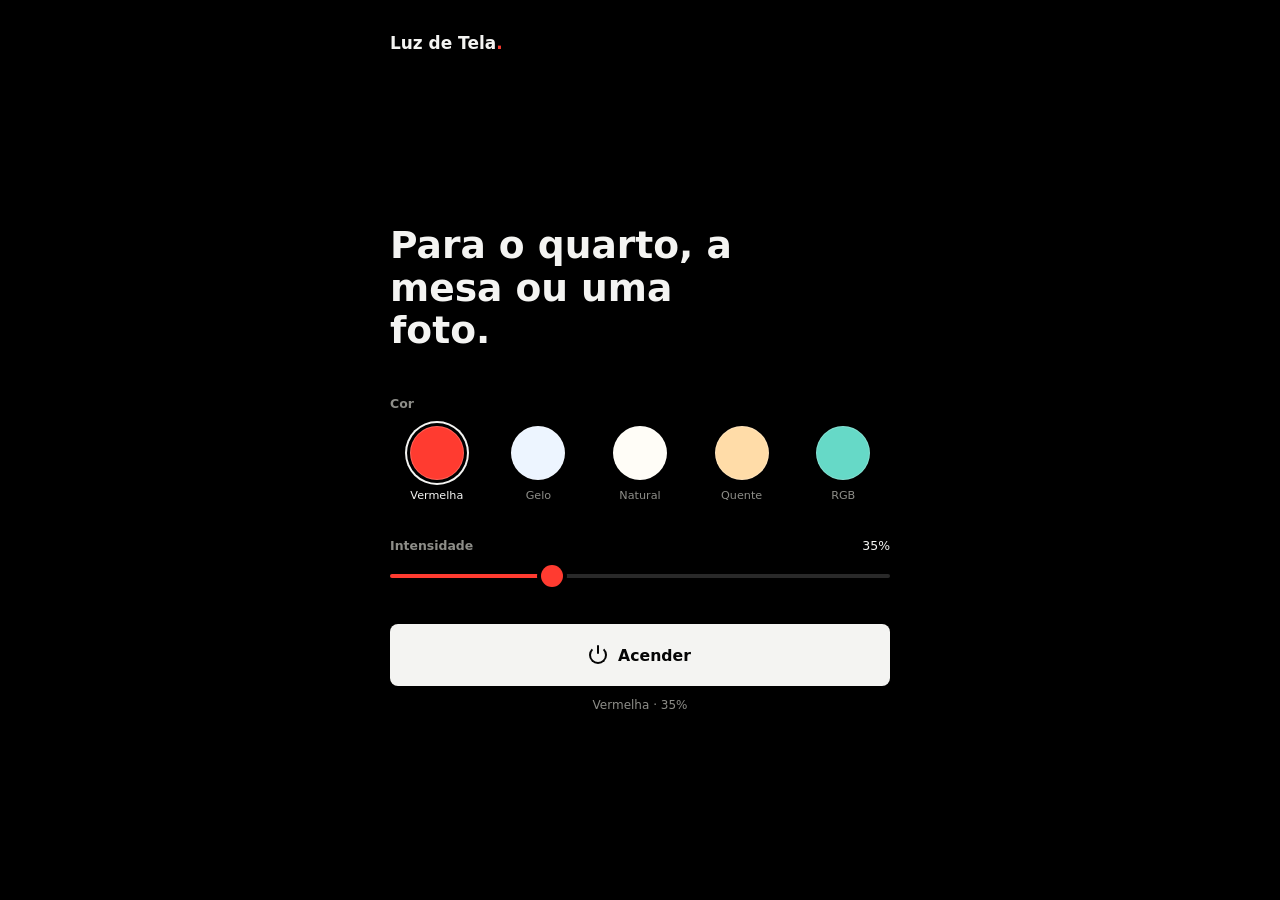
==== index.html @ 15a5dddb "Publica Luz de Tela" ====
<!doctype html>
<html lang="pt-BR">
  <head>
    <meta charset="utf-8" />
    <meta name="viewport" content="width=device-width, initial-scale=1, viewport-fit=cover" />
    <meta
      name="description"
      content="Transforme a tela do celular em uma luz suave para o quarto, a mesa ou uma foto. Escolha entre vermelho, tons de branco e RGB."
    />
    <meta name="theme-color" content="#000000" />
    <meta name="apple-mobile-web-app-capable" content="yes" />
    <meta name="apple-mobile-web-app-status-bar-style" content="black-translucent" />
    <meta name="apple-mobile-web-app-title" content="Luz de Tela" />
    <meta property="og:type" content="website" />
    <meta property="og:locale" content="pt_BR" />
    <meta property="og:title" content="Luz de Tela" />
    <meta
      property="og:description"
      content="Uma luz simples no navegador para usar quando precisar."
    />
    <title>Luz de Tela - luz suave pelo celular</title>
    <link rel="manifest" href="manifest.webmanifest" />
    <link rel="icon" href="icons/icon-192.png" />
    <link rel="apple-touch-icon" href="icons/apple-touch-icon.png" />
    <link rel="stylesheet" href="styles.css" />
  </head>
  <body>
    <div class="app-shell">
      <section class="controls-screen" id="controlsScreen" aria-labelledby="appTitle">
        <header class="topbar">
          <h1 id="appTitle">Luz de Tela<span aria-hidden="true">.</span></h1>
          <button class="install-button" id="installButton" type="button" hidden>
            Instalar
          </button>
        </header>

        <main class="tool">
          <p class="tagline">Para o quarto, a mesa ou uma foto.</p>

          <fieldset class="tone-fieldset">
            <legend>Cor</legend>
            <div class="tone-picker" id="presetGrid">
              <button
                class="tone-option selected"
                type="button"
                data-color="#ff3b30"
                data-name="Vermelha"
                aria-pressed="true"
              >
                <span class="tone-swatch red" aria-hidden="true"></span>
                <span>Vermelha</span>
              </button>
              <button
                class="tone-option"
                type="button"
                data-color="#edf5ff"
                data-name="Branco gelo"
                aria-pressed="false"
              >
                <span class="tone-swatch ice" aria-hidden="true"></span>
                <span>Gelo</span>
              </button>
              <button
                class="tone-option"
                type="button"
                data-color="#fffdf7"
                data-name="Branco natural"
                aria-pressed="false"
              >
                <span class="tone-swatch natural" aria-hidden="true"></span>
                <span>Natural</span>
              </button>
              <button
                class="tone-option"
                type="button"
                data-color="#ffdca8"
                data-name="Branco quente"
                aria-pressed="false"
              >
                <span class="tone-swatch warm" aria-hidden="true"></span>
                <span>Quente</span>
              </button>
              <label class="tone-option custom-tone">
                <input
                  id="customColor"
                  type="color"
                  value="#66d9c7"
                  aria-label="Escolher outra cor"
                />
                <span class="tone-swatch custom-swatch" id="customSwatch" aria-hidden="true"></span>
                <span>RGB</span>
              </label>
            </div>
          </fieldset>

          <div class="intensity-control">
            <label for="intensity">Intensidade</label>
            <output id="intensityValue" for="intensity">35%</output>
            <input
              id="intensity"
              class="range"
              type="range"
              min="5"
              max="100"
              value="35"
              aria-label="Intensidade da luz"
            />
          </div>

          <button class="primary-action" id="turnOn" type="button">
            <span class="power-symbol" aria-hidden="true"></span>
            Acender
          </button>
          <p class="selection-summary" id="selectionSummary" aria-live="polite">
            Vermelha · 35%
          </p>
        </main>
      </section>

      <section
        class="light-stage"
        id="lightStage"
        role="button"
        tabindex="0"
        aria-label="Luz ligada. Toque para apagar."
        aria-hidden="true"
      >
        <span class="tap-hint"><span aria-hidden="true"></span>Toque para apagar</span>
      </section>
    </div>

    <script src="app.js" defer></script>
  </body>
</html>
---- styles.css ----
:root {
  color-scheme: dark;
  --background: #000000;
  --surface: #111111;
  --text: #f4f4f2;
  --muted: #8d8d88;
  --line: #262626;
  --accent: #ff3b30;
  --active-light: rgb(89, 21, 17);
  --stage-ink: #ffffff;
}

* {
  box-sizing: border-box;
}

html,
body {
  min-height: 100%;
}

body {
  margin: 0;
  background: var(--background);
  color: var(--text);
  font-family: ui-rounded, "SF Pro Rounded", "Segoe UI", system-ui, -apple-system, sans-serif;
  letter-spacing: 0;
}

button,
input {
  font: inherit;
}

button,
label {
  -webkit-tap-highlight-color: transparent;
}

.app-shell,
.controls-screen {
  min-height: 100vh;
  min-height: 100svh;
}

.controls-screen {
  width: min(100%, 560px);
  margin: 0 auto;
  display: flex;
  flex-direction: column;
  padding: max(22px, env(safe-area-inset-top)) max(20px, env(safe-area-inset-right))
    max(24px, env(safe-area-inset-bottom)) max(20px, env(safe-area-inset-left));
}

.topbar {
  min-height: 42px;
  display: flex;
  align-items: center;
  justify-content: space-between;
  gap: 20px;
}

h1 {
  margin: 0;
  font-size: 1.06rem;
  font-weight: 680;
  line-height: 1;
}

h1 span {
  color: var(--accent);
}

.install-button {
  min-height: 36px;
  border: 1px solid var(--line);
  border-radius: 7px;
  padding: 0 12px;
  color: var(--text);
  background: transparent;
  cursor: pointer;
  font-size: 0.82rem;
  font-weight: 650;
}

.tool {
  flex: 1;
  display: flex;
  flex-direction: column;
  justify-content: center;
  padding: 42px 0 26px;
}

.tagline {
  max-width: 370px;
  margin: 0 0 44px;
  color: var(--text);
  font-size: clamp(1.65rem, 7vw, 2.35rem);
  font-weight: 560;
  line-height: 1.14;
}

.tone-fieldset {
  min-width: 0;
  margin: 0;
  padding: 0;
  border: 0;
}

.tone-fieldset legend,
.intensity-control label {
  margin: 0 0 15px;
  padding: 0;
  color: var(--muted);
  font-size: 0.78rem;
  font-weight: 650;
}

.tone-picker {
  display: grid;
  grid-template-columns: repeat(5, minmax(0, 1fr));
  gap: 8px;
}

.tone-option {
  position: relative;
  min-width: 0;
  min-height: 78px;
  display: flex;
  flex-direction: column;
  align-items: center;
  justify-content: flex-start;
  gap: 10px;
  border: 0;
  padding: 0;
  color: var(--muted);
  background: transparent;
  cursor: pointer;
  font-size: 0.7rem;
  line-height: 1;
  white-space: nowrap;
}

.tone-swatch {
  width: 48px;
  height: 48px;
  display: block;
  border: 1px solid rgba(255, 255, 255, 0.2);
  border-radius: 50%;
  transition: transform 160ms ease, box-shadow 160ms ease;
}

.tone-option:hover .tone-swatch {
  transform: translateY(-2px);
}

.tone-option.selected,
.custom-tone.selected {
  color: var(--text);
}

.tone-option.selected .tone-swatch,
.custom-tone.selected .tone-swatch {
  box-shadow: 0 0 0 3px var(--background), 0 0 0 5px var(--text);
}

.red {
  background: #ff3b30;
}

.ice {
  background: #edf5ff;
}

.natural {
  background: #fffdf7;
}

.warm {
  background: #ffdca8;
}

.custom-swatch {
  background: #66d9c7;
}

.custom-tone input {
  position: absolute;
  width: 48px;
  height: 48px;
  inset: 0 auto auto 50%;
  transform: translateX(-50%);
  opacity: 0;
  cursor: pointer;
}

.intensity-control {
  position: relative;
  display: grid;
  grid-template-columns: 1fr auto;
  align-items: center;
  margin-top: 34px;
}

.intensity-control label {
  margin: 0;
}

.intensity-control output {
  min-width: 44px;
  color: var(--text);
  font-size: 0.78rem;
  font-variant-numeric: tabular-nums;
  text-align: right;
}

.range {
  grid-column: 1 / -1;
  width: 100%;
  height: 28px;
  margin: 9px 0 0;
  appearance: none;
  background: transparent;
  cursor: pointer;
}

.range::-webkit-slider-runnable-track {
  height: 4px;
  border-radius: 2px;
  background: linear-gradient(
    90deg,
    var(--accent) var(--range-progress, 35%),
    #292929 var(--range-progress, 35%)
  );
}

.range::-moz-range-track {
  height: 4px;
  border-radius: 2px;
  background: #292929;
}

.range::-moz-range-progress {
  height: 4px;
  border-radius: 2px;
  background: var(--accent);
}

.range::-webkit-slider-thumb {
  width: 22px;
  height: 22px;
  margin-top: -9px;
  appearance: none;
  border: 0;
  border-radius: 50%;
  background: var(--accent);
  box-shadow: 0 0 0 4px var(--background);
}

.range::-moz-range-thumb {
  width: 22px;
  height: 22px;
  border: 0;
  border-radius: 50%;
  background: var(--accent);
  box-shadow: 0 0 0 4px var(--background);
}

.primary-action {
  width: 100%;
  min-height: 62px;
  display: flex;
  align-items: center;
  justify-content: center;
  gap: 11px;
  margin-top: 34px;
  border: 0;
  border-radius: 8px;
  color: #050505;
  background: #f4f4f2;
  cursor: pointer;
  font-size: 0.98rem;
  font-weight: 720;
}

.primary-action:active {
  transform: translateY(1px);
}

.power-symbol {
  position: relative;
  width: 18px;
  height: 18px;
  display: inline-block;
  border: 2px solid currentColor;
  border-top-color: transparent;
  border-radius: 50%;
}

.power-symbol::before {
  content: "";
  position: absolute;
  width: 2px;
  height: 9px;
  left: 6px;
  top: -3px;
  border-radius: 2px;
  background: currentColor;
}

.selection-summary {
  min-height: 18px;
  margin: 12px 0 0;
  color: var(--muted);
  font-size: 0.75rem;
  text-align: center;
}

.tone-option:focus-visible .tone-swatch,
.install-button:focus-visible,
.primary-action:focus-visible,
.range:focus-visible,
.light-stage:focus-visible {
  outline: 2px solid #ffffff;
  outline-offset: 4px;
}

.light-stage {
  position: fixed;
  inset: 0;
  z-index: 10;
  display: none;
  align-items: flex-end;
  justify-content: center;
  padding: 24px 20px max(28px, env(safe-area-inset-bottom));
  background: var(--active-light);
  cursor: pointer;
  user-select: none;
}

.light-stage.active {
  display: flex;
}

.tap-hint {
  display: flex;
  align-items: center;
  gap: 8px;
  color: var(--stage-ink);
  font-size: 0.74rem;
  font-weight: 650;
  opacity: 0;
  animation: hint-fade 2.5s ease forwards;
}

.tap-hint > span {
  width: 7px;
  height: 7px;
  border: 1px solid currentColor;
  border-radius: 50%;
}

@keyframes hint-fade {
  0%,
  20% {
    opacity: 0.7;
  }

  100% {
    opacity: 0;
  }
}

@media (min-width: 700px) {
  .controls-screen {
    padding-left: 30px;
    padding-right: 30px;
  }

  .tool {
    padding-top: 70px;
    padding-bottom: 70px;
  }

  .tone-swatch,
  .custom-tone input {
    width: 54px;
    height: 54px;
  }
}

@media (max-height: 670px) {
  .tool {
    justify-content: flex-start;
    padding-top: 26px;
  }

  .tagline {
    margin-bottom: 30px;
  }

  .intensity-control,
  .primary-action {
    margin-top: 24px;
  }
}

@media (prefers-reduced-motion: reduce) {
  *,
  *::before,
  *::after {
    animation-duration: 0.001ms !important;
    animation-iteration-count: 1 !important;
    scroll-behavior: auto !important;
  }
}
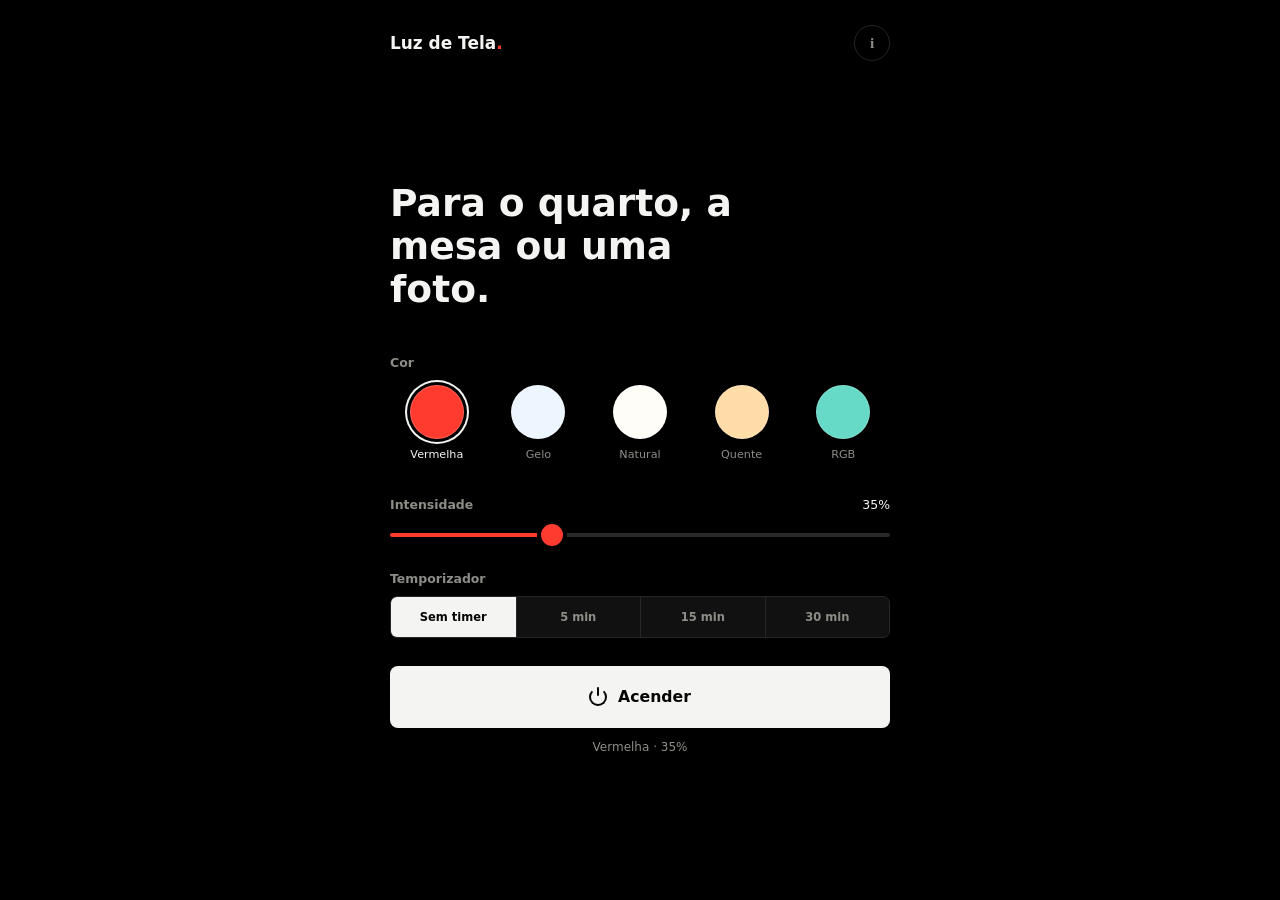
==== commit d1511a78: "Adiciona temporizador e pagina Sobre" ====
--- a/index.html
+++ b/index.html
@@ -5,33 +5,95 @@
     <meta name="viewport" content="width=device-width, initial-scale=1, viewport-fit=cover" />
     <meta
       name="description"
-      content="Transforme a tela do celular em uma luz suave para o quarto, a mesa ou uma foto. Escolha entre vermelho, tons de branco e RGB."
-    />
+      content="Use a tela do celular como luz: escolha tela branca, luz vermelha, tons quentes ou qualquer cor RGB e ajuste a intensidade. Grátis e sem cadastro."
+    />
+    <meta name="robots" content="index, follow" />
     <meta name="theme-color" content="#000000" />
     <meta name="apple-mobile-web-app-capable" content="yes" />
     <meta name="apple-mobile-web-app-status-bar-style" content="black-translucent" />
     <meta name="apple-mobile-web-app-title" content="Luz de Tela" />
+    <link rel="canonical" href="https://generosorafa.github.io/luz-de-tela/" />
     <meta property="og:type" content="website" />
     <meta property="og:locale" content="pt_BR" />
-    <meta property="og:title" content="Luz de Tela" />
+    <meta property="og:site_name" content="Luz de Tela" />
+    <meta property="og:url" content="https://generosorafa.github.io/luz-de-tela/" />
+    <meta property="og:title" content="Luz de Tela: tela branca, vermelha e RGB" />
     <meta
       property="og:description"
-      content="Uma luz simples no navegador para usar quando precisar."
-    />
-    <title>Luz de Tela - luz suave pelo celular</title>
-    <link rel="manifest" href="manifest.webmanifest" />
+      content="Use a tela do celular para iluminar com branco, vermelho, tons quentes ou qualquer cor RGB."
+    />
+    <meta
+      property="og:image"
+      content="https://generosorafa.github.io/luz-de-tela/og.png"
+    />
+    <meta property="og:image:width" content="1536" />
+    <meta property="og:image:height" content="1024" />
+    <meta
+      property="og:image:alt"
+      content="Luz de Tela. Uma luz simples, quando precisar."
+    />
+    <meta name="twitter:card" content="summary_large_image" />
+    <meta name="twitter:title" content="Luz de Tela: tela branca, vermelha e RGB" />
+    <meta
+      name="twitter:description"
+      content="Use a tela do celular para iluminar com branco, vermelho, tons quentes ou qualquer cor RGB."
+    />
+    <meta
+      name="twitter:image"
+      content="https://generosorafa.github.io/luz-de-tela/og.png"
+    />
+    <title>Luz de Tela: tela branca, vermelha e RGB para iluminar</title>
+    <link rel="manifest" href="manifest.webmanifest?v=5" />
+    <link rel="sitemap" type="application/xml" href="sitemap.xml" />
     <link rel="icon" href="icons/icon-192.png" />
     <link rel="apple-touch-icon" href="icons/apple-touch-icon.png" />
-    <link rel="stylesheet" href="styles.css" />
+    <link rel="stylesheet" href="styles.css?v=5" />
+    <script type="application/ld+json">
+      {
+        "@context": "https://schema.org",
+        "@type": "WebApplication",
+        "name": "Luz de Tela",
+        "alternateName": "Luz de tela para celular",
+        "url": "https://generosorafa.github.io/luz-de-tela/",
+        "description": "Transforme a tela do celular em uma luz branca, vermelha ou RGB com intensidade ajustável.",
+        "applicationCategory": "UtilitiesApplication",
+        "operatingSystem": "Any",
+        "browserRequirements": "Requires JavaScript",
+        "inLanguage": "pt-BR",
+        "isAccessibleForFree": true,
+        "featureList": [
+          "Tela branca em tons gelo, natural e quente",
+          "Luz vermelha",
+          "Seletor de cores RGB",
+          "Intensidade ajustável",
+          "Temporizador de desligamento"
+        ],
+        "offers": {
+          "@type": "Offer",
+          "price": "0",
+          "priceCurrency": "BRL"
+        }
+      }
+    </script>
   </head>
   <body>
     <div class="app-shell">
       <section class="controls-screen" id="controlsScreen" aria-labelledby="appTitle">
         <header class="topbar">
           <h1 id="appTitle">Luz de Tela<span aria-hidden="true">.</span></h1>
-          <button class="install-button" id="installButton" type="button" hidden>
-            Instalar
-          </button>
+          <div class="topbar-actions">
+            <a
+              class="about-link"
+              href="sobre/"
+              aria-label="Sobre o Luz de Tela"
+              title="Sobre"
+            >
+              <span aria-hidden="true">i</span>
+            </a>
+            <button class="install-button" id="installButton" type="button" hidden>
+              Instalar
+            </button>
+          </div>
         </header>
 
         <main class="tool">
@@ -107,6 +169,29 @@
             />
           </div>
 
+          <fieldset class="timer-fieldset">
+            <legend>Temporizador</legend>
+            <div class="timer-options" id="timerOptions">
+              <button
+                class="timer-option selected"
+                type="button"
+                data-minutes="0"
+                aria-pressed="true"
+              >
+                Sem timer
+              </button>
+              <button class="timer-option" type="button" data-minutes="5" aria-pressed="false">
+                5 min
+              </button>
+              <button class="timer-option" type="button" data-minutes="15" aria-pressed="false">
+                15 min
+              </button>
+              <button class="timer-option" type="button" data-minutes="30" aria-pressed="false">
+                30 min
+              </button>
+            </div>
+          </fieldset>
+
           <button class="primary-action" id="turnOn" type="button">
             <span class="power-symbol" aria-hidden="true"></span>
             Acender
@@ -114,8 +199,22 @@
           <p class="selection-summary" id="selectionSummary" aria-live="polite">
             Vermelha · 35%
           </p>
+          <p class="sr-only" id="timerStatus" aria-live="assertive"></p>
         </main>
       </section>
+
+      <dialog class="install-dialog" id="installDialog" aria-labelledby="installTitle">
+        <div class="install-dialog-content">
+          <div class="install-dialog-header">
+            <h2 id="installTitle">Instalar Luz de Tela</h2>
+            <button class="install-close" id="installClose" type="button" aria-label="Fechar">
+              ×
+            </button>
+          </div>
+          <p>No Safari, toque em Compartilhar e depois em Adicionar à Tela de Início.</p>
+          <button class="dialog-action" id="installDone" type="button">Entendi</button>
+        </div>
+      </dialog>
 
       <section
         class="light-stage"
@@ -125,10 +224,17 @@
         aria-label="Luz ligada. Toque para apagar."
         aria-hidden="true"
       >
-        <span class="tap-hint"><span aria-hidden="true"></span>Toque para apagar</span>
+        <div class="stage-feedback" id="stageFeedback" aria-live="polite">
+          <strong id="stageIntensity">35%</strong>
+          <span>Intensidade</span>
+        </div>
+        <span class="tap-hint">
+          <span class="stage-timer" id="stageTimer" hidden></span>
+          <span aria-hidden="true"></span>Deslize para ajustar · toque para apagar
+        </span>
       </section>
     </div>
 
-    <script src="app.js" defer></script>
+    <script src="app.js?v=5" defer></script>
   </body>
 </html>
--- a/styles.css
+++ b/styles.css
@@ -28,7 +28,8 @@
 }
 
 button,
-input {
+input,
+dialog {
   font: inherit;
 }
 
@@ -58,6 +59,12 @@
   align-items: center;
   justify-content: space-between;
   gap: 20px;
+}
+
+.topbar-actions {
+  display: flex;
+  align-items: center;
+  gap: 8px;
 }
 
 h1 {
@@ -81,6 +88,88 @@
   cursor: pointer;
   font-size: 0.82rem;
   font-weight: 650;
+}
+
+.about-link,
+.back-link {
+  width: 36px;
+  height: 36px;
+  flex: 0 0 auto;
+  display: inline-flex;
+  align-items: center;
+  justify-content: center;
+  border: 1px solid var(--line);
+  border-radius: 50%;
+  color: var(--muted);
+  text-decoration: none;
+}
+
+.about-link span {
+  font-family: Georgia, serif;
+  font-size: 0.95rem;
+  font-weight: 700;
+  line-height: 1;
+}
+
+.install-dialog {
+  width: min(calc(100% - 32px), 420px);
+  margin: auto auto max(16px, env(safe-area-inset-bottom));
+  border: 1px solid var(--line);
+  border-radius: 8px;
+  padding: 0;
+  color: var(--text);
+  background: var(--surface);
+}
+
+.install-dialog::backdrop {
+  background: rgba(0, 0, 0, 0.76);
+}
+
+.install-dialog-content {
+  padding: 20px;
+}
+
+.install-dialog-header {
+  display: flex;
+  align-items: center;
+  justify-content: space-between;
+  gap: 20px;
+}
+
+.install-dialog h2 {
+  margin: 0;
+  font-size: 1rem;
+}
+
+.install-dialog p {
+  margin: 18px 0;
+  color: #b7b7b2;
+  font-size: 0.9rem;
+  line-height: 1.5;
+}
+
+.install-close {
+  width: 36px;
+  height: 36px;
+  flex: 0 0 auto;
+  border: 0;
+  border-radius: 50%;
+  color: var(--muted);
+  background: transparent;
+  cursor: pointer;
+  font-size: 1.45rem;
+  line-height: 1;
+}
+
+.dialog-action {
+  width: 100%;
+  min-height: 48px;
+  border: 0;
+  border-radius: 8px;
+  color: #050505;
+  background: var(--text);
+  cursor: pointer;
+  font-weight: 720;
 }
 
 .tool {
@@ -200,6 +289,57 @@
   grid-template-columns: 1fr auto;
   align-items: center;
   margin-top: 34px;
+}
+
+.timer-fieldset {
+  min-width: 0;
+  margin: 22px 0 0;
+  padding: 0;
+  border: 0;
+}
+
+.timer-fieldset legend {
+  margin: 0 0 10px;
+  padding: 0;
+  color: var(--muted);
+  font-size: 0.78rem;
+  font-weight: 650;
+}
+
+.timer-options {
+  display: grid;
+  grid-template-columns: repeat(4, minmax(0, 1fr));
+  overflow: hidden;
+  border: 1px solid var(--line);
+  border-radius: 7px;
+  background: var(--surface);
+}
+
+.timer-option {
+  min-width: 0;
+  min-height: 40px;
+  border: 0;
+  border-left: 1px solid var(--line);
+  padding: 0 8px;
+  color: var(--muted);
+  background: transparent;
+  cursor: pointer;
+  font-size: 0.72rem;
+  font-weight: 650;
+  white-space: nowrap;
+}
+
+.timer-option:first-child {
+  border-left: 0;
+}
+
+.timer-option.selected {
+  color: #050505;
+  background: var(--text);
+}
+
+.timer-options .timer-option:focus-visible {
+  outline-offset: -3px;
 }
 
 .intensity-control label {
@@ -273,7 +413,7 @@
   align-items: center;
   justify-content: center;
   gap: 11px;
-  margin-top: 34px;
+  margin-top: 28px;
   border: 0;
   border-radius: 8px;
   color: #050505;
@@ -317,12 +457,30 @@
 }
 
 .tone-option:focus-visible .tone-swatch,
+.about-link:focus-visible,
+.back-link:focus-visible,
+.brand-link:focus-visible,
+.about-primary:focus-visible,
+.about-footer a:focus-visible,
+.timer-option:focus-visible,
 .install-button:focus-visible,
+.install-close:focus-visible,
+.dialog-action:focus-visible,
 .primary-action:focus-visible,
 .range:focus-visible,
 .light-stage:focus-visible {
   outline: 2px solid #ffffff;
   outline-offset: 4px;
+}
+
+.sr-only {
+  position: absolute;
+  width: 1px;
+  height: 1px;
+  overflow: hidden;
+  clip: rect(0, 0, 0, 0);
+  clip-path: inset(50%);
+  white-space: nowrap;
 }
 
 .light-stage {
@@ -335,11 +493,40 @@
   padding: 24px 20px max(28px, env(safe-area-inset-bottom));
   background: var(--active-light);
   cursor: pointer;
+  touch-action: none;
   user-select: none;
 }
 
 .light-stage.active {
   display: flex;
+}
+
+.stage-feedback {
+  position: absolute;
+  inset: 50% auto auto 50%;
+  display: grid;
+  gap: 2px;
+  transform: translate(-50%, -50%);
+  color: var(--stage-ink);
+  opacity: 0;
+  pointer-events: none;
+  text-align: center;
+  transition: opacity 140ms ease;
+}
+
+.stage-feedback.visible {
+  opacity: 0.72;
+}
+
+.stage-feedback strong {
+  font-size: 1.85rem;
+  font-variant-numeric: tabular-nums;
+  line-height: 1;
+}
+
+.stage-feedback span {
+  font-size: 0.7rem;
+  font-weight: 650;
 }
 
 .tap-hint {
@@ -349,15 +536,161 @@
   color: var(--stage-ink);
   font-size: 0.74rem;
   font-weight: 650;
+  text-align: center;
   opacity: 0;
   animation: hint-fade 2.5s ease forwards;
 }
 
-.tap-hint > span {
+.tap-hint > span[aria-hidden="true"] {
   width: 7px;
   height: 7px;
+  flex: 0 0 auto;
   border: 1px solid currentColor;
   border-radius: 50%;
+}
+
+.stage-timer {
+  padding-right: 2px;
+  font-variant-numeric: tabular-nums;
+}
+
+.about-page {
+  min-height: 100%;
+  background: #000000;
+}
+
+.about-shell {
+  width: min(100%, 780px);
+  min-height: 100vh;
+  min-height: 100svh;
+  margin: 0 auto;
+  padding: max(22px, env(safe-area-inset-top)) max(22px, env(safe-area-inset-right))
+    max(28px, env(safe-area-inset-bottom)) max(22px, env(safe-area-inset-left));
+}
+
+.about-topbar {
+  min-height: 42px;
+  display: flex;
+  align-items: center;
+  gap: 14px;
+}
+
+.back-link {
+  color: var(--text);
+  font-size: 1.1rem;
+}
+
+.brand-link {
+  color: var(--text);
+  font-size: 0.95rem;
+  font-weight: 680;
+  text-decoration: none;
+}
+
+.brand-link span,
+.about-intro h1 span {
+  color: #ff3b30;
+}
+
+.about-main {
+  padding-top: 52px;
+}
+
+.about-intro {
+  padding: 0 0 68px;
+}
+
+.about-icon {
+  width: 72px;
+  height: 72px;
+  display: block;
+  margin-bottom: 28px;
+  border-radius: 8px;
+}
+
+.about-intro h1 {
+  max-width: 620px;
+  margin: 0;
+  font-size: 3rem;
+  font-weight: 650;
+  line-height: 1.02;
+}
+
+.about-intro > p {
+  max-width: 610px;
+  margin: 24px 0 0;
+  color: #b7b7b2;
+  font-size: 1.16rem;
+  line-height: 1.6;
+}
+
+.about-primary {
+  min-height: 48px;
+  display: inline-flex;
+  align-items: center;
+  gap: 10px;
+  margin-top: 32px;
+  border-radius: 8px;
+  padding: 0 18px;
+  color: #050505;
+  background: var(--text);
+  font-size: 0.88rem;
+  font-weight: 720;
+  text-decoration: none;
+}
+
+.about-section {
+  display: grid;
+  grid-template-columns: 170px minmax(0, 1fr);
+  gap: 46px;
+  padding: 44px 0;
+  border-top: 1px solid var(--line);
+}
+
+.about-section h2 {
+  margin: 0;
+  color: var(--text);
+  font-size: 0.9rem;
+  font-weight: 680;
+  line-height: 1.35;
+}
+
+.about-section p,
+.about-list {
+  margin: 0;
+  color: #b7b7b2;
+  font-size: 1rem;
+  line-height: 1.7;
+}
+
+.about-section p + p {
+  margin-top: 16px;
+}
+
+.about-list {
+  display: grid;
+  gap: 12px;
+  padding-left: 20px;
+}
+
+.about-footer {
+  display: flex;
+  align-items: center;
+  justify-content: space-between;
+  gap: 24px;
+  padding: 42px 0 18px;
+  border-top: 1px solid var(--line);
+  color: var(--muted);
+  font-size: 0.8rem;
+}
+
+.about-footer p {
+  margin: 0;
+}
+
+.about-footer a {
+  color: var(--text);
+  text-underline-offset: 3px;
 }
 
 @keyframes hint-fade {
@@ -387,6 +720,10 @@
     width: 54px;
     height: 54px;
   }
+
+  .install-dialog {
+    margin: auto;
+  }
 }
 
 @media (max-height: 670px) {
@@ -399,9 +736,46 @@
     margin-bottom: 30px;
   }
 
-  .intensity-control,
+  .intensity-control {
+    margin-top: 24px;
+  }
+
+  .timer-fieldset {
+    margin-top: 18px;
+  }
+
   .primary-action {
-    margin-top: 24px;
+    margin-top: 22px;
+  }
+}
+
+@media (max-width: 620px) {
+  .about-main {
+    padding-top: 42px;
+  }
+
+  .about-intro {
+    padding-bottom: 54px;
+  }
+
+  .about-intro h1 {
+    font-size: 2.35rem;
+  }
+
+  .about-intro > p {
+    font-size: 1rem;
+  }
+
+  .about-section {
+    grid-template-columns: 1fr;
+    gap: 18px;
+    padding: 34px 0;
+  }
+
+  .about-footer {
+    align-items: flex-start;
+    flex-direction: column;
+    gap: 12px;
   }
 }
 
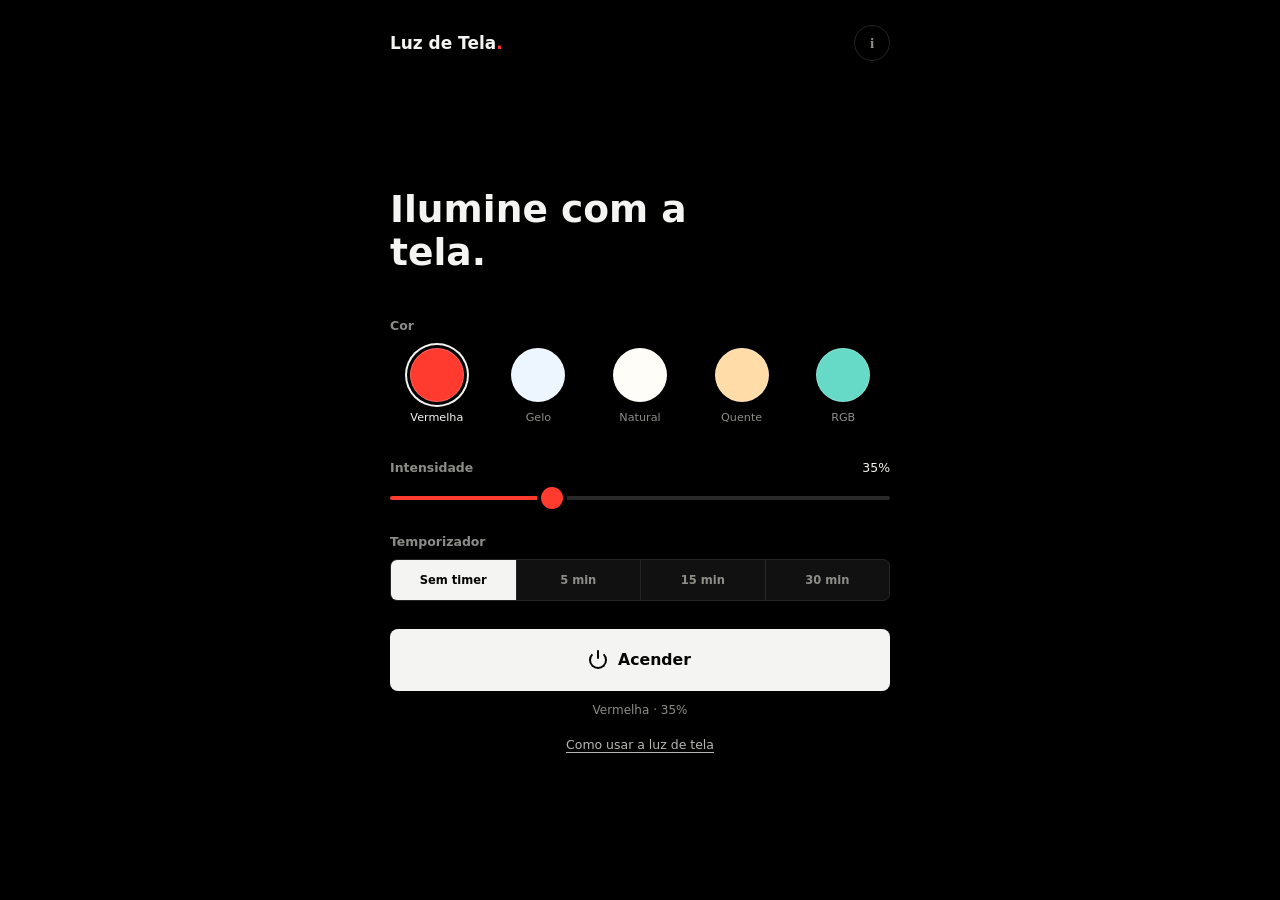
==== commit 07606600: "Adiciona guia pratico para descoberta em buscas" ====
--- a/index.html
+++ b/index.html
@@ -5,7 +5,7 @@
     <meta name="viewport" content="width=device-width, initial-scale=1, viewport-fit=cover" />
     <meta
       name="description"
-      content="Use a tela do celular como luz: escolha tela branca, luz vermelha, tons quentes ou qualquer cor RGB e ajuste a intensidade. Grátis e sem cadastro."
+      content="Use a tela do celular para iluminar fotos, chamadas ou o quarto. Escolha tela branca, luz vermelha ou RGB e ajuste a intensidade. Grátis e sem cadastro."
     />
     <meta name="robots" content="index, follow" />
     <meta name="theme-color" content="#000000" />
@@ -43,11 +43,11 @@
       content="https://generosorafa.github.io/luz-de-tela/og.png"
     />
     <title>Luz de Tela: tela branca, vermelha e RGB para iluminar</title>
-    <link rel="manifest" href="manifest.webmanifest?v=5" />
+    <link rel="manifest" href="manifest.webmanifest?v=6" />
     <link rel="sitemap" type="application/xml" href="sitemap.xml" />
     <link rel="icon" href="icons/icon-192.png" />
     <link rel="apple-touch-icon" href="icons/apple-touch-icon.png" />
-    <link rel="stylesheet" href="styles.css?v=5" />
+    <link rel="stylesheet" href="styles.css?v=7" />
     <script type="application/ld+json">
       {
         "@context": "https://schema.org",
@@ -97,7 +97,7 @@
         </header>
 
         <main class="tool">
-          <p class="tagline">Para o quarto, a mesa ou uma foto.</p>
+          <p class="tagline">Ilumine com a tela.</p>
 
           <fieldset class="tone-fieldset">
             <legend>Cor</legend>
@@ -199,6 +199,7 @@
           <p class="selection-summary" id="selectionSummary" aria-live="polite">
             Vermelha · 35%
           </p>
+          <a class="guide-link" href="guia/">Como usar a luz de tela</a>
           <p class="sr-only" id="timerStatus" aria-live="assertive"></p>
         </main>
       </section>
@@ -235,6 +236,6 @@
       </section>
     </div>
 
-    <script src="app.js?v=5" defer></script>
+    <script src="app.js?v=6" defer></script>
   </body>
 </html>
--- a/styles.css
+++ b/styles.css
@@ -456,12 +456,23 @@
   text-align: center;
 }
 
+.guide-link {
+  align-self: center;
+  margin-top: 16px;
+  color: #b7b7b2;
+  font-size: 0.78rem;
+  text-decoration: underline;
+  text-underline-offset: 3px;
+}
+
 .tone-option:focus-visible .tone-swatch,
 .about-link:focus-visible,
 .back-link:focus-visible,
 .brand-link:focus-visible,
 .about-primary:focus-visible,
 .about-footer a:focus-visible,
+.guide-link:focus-visible,
+.about-section a:focus-visible,
 .timer-option:focus-visible,
 .install-button:focus-visible,
 .install-close:focus-visible,
@@ -667,6 +678,47 @@
   margin-top: 16px;
 }
 
+.about-section a {
+  color: var(--text);
+  text-underline-offset: 3px;
+}
+
+.guide-main {
+  padding-top: 64px;
+}
+
+.guide-intro {
+  padding-bottom: 56px;
+}
+
+.guide-intro h1 {
+  max-width: 620px;
+  font-size: 2.35rem;
+  line-height: 1.12;
+}
+
+.guide-intro > p {
+  max-width: 610px;
+  margin: 24px 0 0;
+  color: #b7b7b2;
+  font-size: 1.04rem;
+  line-height: 1.65;
+}
+
+.guide-steps {
+  display: grid;
+  gap: 14px;
+  margin: 0;
+  padding-left: 22px;
+  color: #b7b7b2;
+  font-size: 1rem;
+  line-height: 1.7;
+}
+
+.guide-steps li::marker {
+  color: var(--text);
+}
+
 .about-list {
   display: grid;
   gap: 12px;
@@ -750,6 +802,14 @@
 }
 
 @media (max-width: 620px) {
+  .guide-main {
+    padding-top: 48px;
+  }
+
+  .guide-intro h1 {
+    font-size: 1.9rem;
+  }
+
   .about-main {
     padding-top: 42px;
   }
